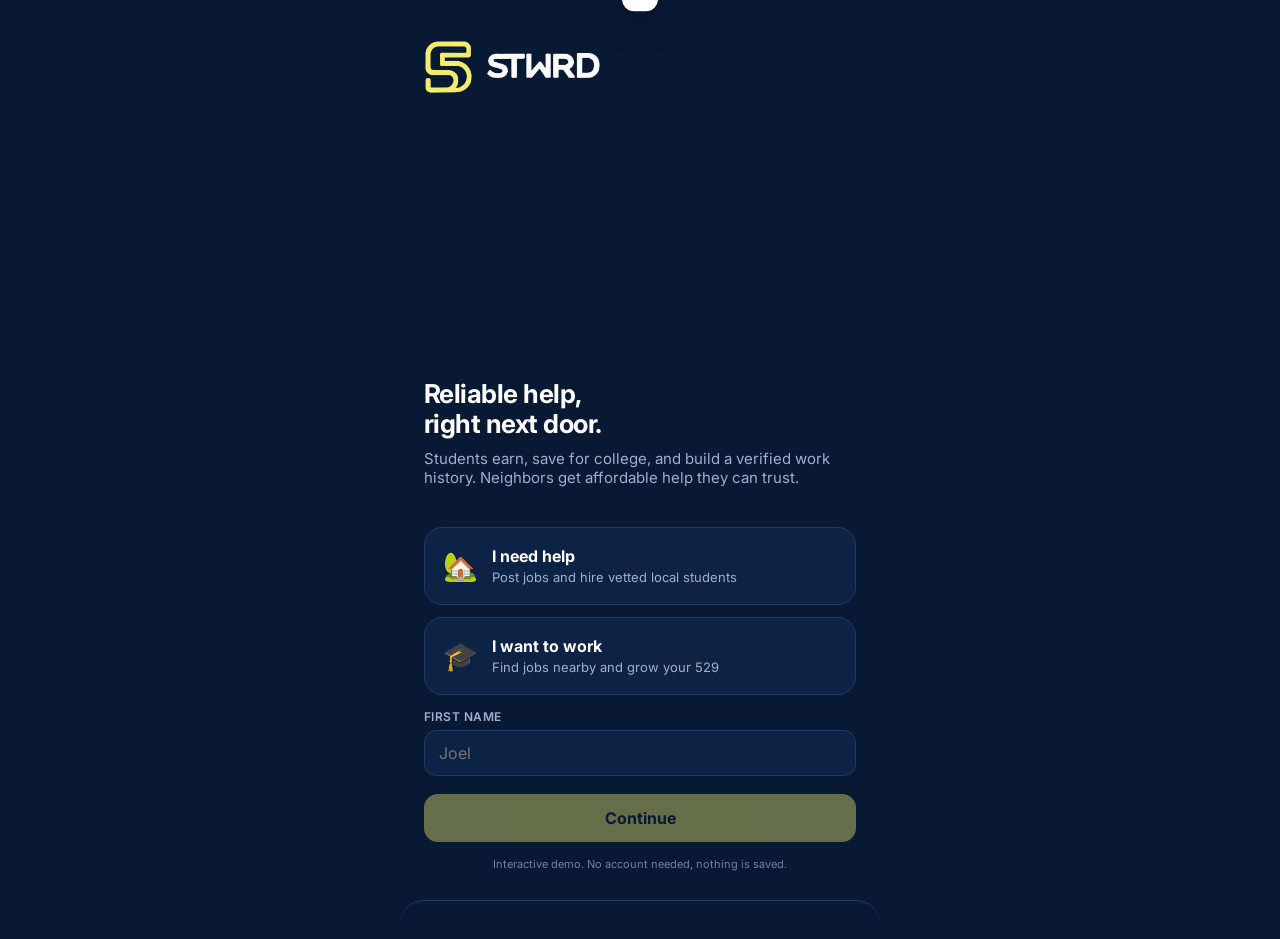
==== demo.html @ fc1e810e "STWRD site + interactive app demo with new logo Landing page with live phone demo, 529 calculator, p" ====
<!DOCTYPE html>
<html lang="en">
<head>
<meta charset="UTF-8">
<meta name="viewport" content="width=device-width, initial-scale=1, viewport-fit=cover">
<title>STWRD App Demo</title>
<meta name="theme-color" content="#071933">
<link rel="icon" href="assets/favicon.png">
<link rel="preconnect" href="https://fonts.googleapis.com">
<link href="https://fonts.googleapis.com/css2?family=Inter:wght@400;500;600;700;800&display=swap" rel="stylesheet">
<link rel="stylesheet" href="demo.css">
</head>
<body>
<div id="app"></div>
<script src="demo.js"></script>
</body>
</html>
---- demo.css ----
:root{
  --navy:#071933;--navy-2:#0d2346;--navy-3:#16305a;--line:#1f3a66;
  --yellow:#F3EC6C;--yellow-d:#d9d14f;--white:#fff;--mute:#9fb0cc;--mute-2:#6f82a3;
  --green:#5be3a0;--red:#ff7b7b;--blue:#7cb7ff;
  --r:16px;--font:'Inter',system-ui,-apple-system,Segoe UI,Roboto,sans-serif;
}
*{box-sizing:border-box;margin:0;padding:0}
html,body{height:100%}
body{font-family:var(--font);background:var(--navy);color:var(--white);-webkit-font-smoothing:antialiased;overflow:hidden}
button{font:inherit;color:inherit;background:none;border:0;cursor:pointer}
input,textarea,select{font:inherit;color:var(--white);background:var(--navy-2);border:1px solid var(--line);border-radius:12px;padding:12px 14px;width:100%;outline:none}
input:focus,textarea:focus,select:focus{border-color:var(--yellow)}
textarea{resize:none;min-height:84px}
#app{height:100%;display:flex;flex-direction:column;max-width:480px;margin:0 auto;position:relative;background:var(--navy)}
.screen{flex:1;overflow-y:auto;padding:16px 18px 100px;scrollbar-width:none}
.screen::-webkit-scrollbar{display:none}
.top{display:flex;align-items:center;justify-content:space-between;padding:14px 18px 6px}
.top img{height:26px}
.icon-btn{width:40px;height:40px;border-radius:12px;background:var(--navy-2);display:grid;place-items:center;position:relative}
.icon-btn svg{width:20px;height:20px}
.dot{position:absolute;top:8px;right:9px;width:8px;height:8px;border-radius:50%;background:var(--yellow)}
h1{font-size:26px;letter-spacing:-.02em;line-height:1.15}
h2{font-size:18px;letter-spacing:-.01em;margin:22px 0 10px;display:flex;justify-content:space-between;align-items:center}
h2 a,.link{font-size:13px;color:var(--yellow);font-weight:600;cursor:pointer}
.sub{color:var(--mute);font-size:14px;margin-top:4px}
.card{background:var(--navy-2);border:1px solid var(--line);border-radius:var(--r);padding:16px}
.card+.card{margin-top:10px}
.grid2{display:grid;grid-template-columns:1fr 1fr;gap:10px}
.grid3{display:grid;grid-template-columns:repeat(3,1fr);gap:8px}
.stat{background:var(--navy-2);border:1px solid var(--line);border-radius:14px;padding:12px}
.stat b{display:block;font-size:20px}
.stat span{font-size:12px;color:var(--mute)}
.btn{display:flex;align-items:center;justify-content:center;gap:8px;width:100%;padding:14px;border-radius:14px;font-weight:700;background:var(--yellow);color:var(--navy);transition:transform .1s}
.btn:active{transform:scale(.98)}
.btn.ghost{background:transparent;color:var(--white);border:1px solid var(--line)}
.btn.sm{width:auto;padding:9px 14px;font-size:13px;border-radius:11px}
.btn[disabled]{opacity:.4;pointer-events:none}
.chips{display:flex;gap:8px;overflow-x:auto;padding-bottom:4px;scrollbar-width:none}
.chips::-webkit-scrollbar{display:none}
.chip{white-space:nowrap;padding:8px 14px;border-radius:999px;border:1px solid var(--line);font-size:13px;color:var(--mute);background:transparent}
.chip.on{background:var(--yellow);color:var(--navy);border-color:var(--yellow);font-weight:600}
.badge{display:inline-flex;align-items:center;gap:4px;font-size:11px;font-weight:700;padding:3px 8px;border-radius:999px;background:var(--navy-3);color:var(--mute)}
.badge.y{background:rgba(243,236,108,.15);color:var(--yellow)}
.badge.g{background:rgba(91,227,160,.13);color:var(--green)}
.badge.b{background:rgba(124,183,255,.13);color:var(--blue)}
.row{display:flex;align-items:center;gap:12px}
.between{display:flex;justify-content:space-between;align-items:center;gap:10px}
.av{width:44px;height:44px;border-radius:50%;display:grid;place-items:center;font-weight:800;color:var(--navy);flex-shrink:0;font-size:15px}
.av.lg{width:72px;height:72px;font-size:24px}
.job{cursor:pointer;transition:border-color .15s}
.job:hover{border-color:var(--mute-2)}
.job .ico{width:44px;height:44px;border-radius:12px;background:var(--navy-3);display:grid;place-items:center;font-size:22px;flex-shrink:0}
.job h4{font-size:15px}
.job .meta{font-size:12px;color:var(--mute);margin-top:3px}
.pay{font-weight:800;font-size:17px;color:var(--yellow)}
.boost{border-color:rgba(243,236,108,.45);background:linear-gradient(135deg,rgba(243,236,108,.08),var(--navy-2) 60%)}
.tabs{position:absolute;bottom:0;left:0;right:0;display:flex;justify-content:space-around;padding:10px 8px 18px;background:rgba(7,25,51,.94);backdrop-filter:blur(12px);border-top:1px solid var(--line);z-index:5}
.tab{display:flex;flex-direction:column;align-items:center;gap:4px;font-size:11px;color:var(--mute-2);flex:1}
.tab svg{width:22px;height:22px}
.tab.on{color:var(--yellow)}
.tab.plus .pl{width:46px;height:46px;border-radius:15px;background:var(--yellow);color:var(--navy);display:grid;place-items:center;margin-top:-18px;box-shadow:0 8px 24px rgba(243,236,108,.25)}
.fund{background:linear-gradient(135deg,#F3EC6C,#e4d94a);color:var(--navy);border:0}
.fund .sub{color:#4b4a1e}
.bar{height:8px;border-radius:999px;background:rgba(7,25,51,.15);overflow:hidden;margin-top:10px}
.bar i{display:block;height:100%;background:var(--navy);border-radius:999px;transition:width .6s}
.bar.dark{background:var(--navy-3)}
.bar.dark i{background:var(--yellow)}
.chart{display:flex;align-items:flex-end;gap:10px;height:140px;padding-top:10px}
.chart .c{flex:1;display:flex;flex-direction:column;align-items:center;gap:6px;height:100%;justify-content:flex-end}
.chart .c i{width:100%;border-radius:8px 8px 4px 4px;background:var(--navy-3);transition:height .6s}
.chart .c.on i{background:var(--yellow)}
.chart .c span{font-size:11px;color:var(--mute)}
.chart .c em{font-size:10px;font-style:normal;color:var(--mute)}
.list-item{display:flex;align-items:center;gap:12px;padding:12px 0;border-bottom:1px solid var(--line)}
.list-item:last-child{border-bottom:0}
.list-item .t{flex:1;font-size:14px}
.list-item .t small{display:block;color:var(--mute);font-size:12px;margin-top:2px}
.toggle{width:46px;height:28px;border-radius:999px;background:var(--navy-3);position:relative;transition:.2s;flex-shrink:0}
.toggle::after{content:'';position:absolute;top:3px;left:3px;width:22px;height:22px;border-radius:50%;background:var(--mute);transition:.2s}
.toggle.on{background:var(--yellow)}
.toggle.on::after{left:21px;background:var(--navy)}
.sheet-bg{position:absolute;inset:0;background:rgba(2,10,24,.6);z-index:20;opacity:0;pointer-events:none;transition:.2s}
.sheet-bg.on{opacity:1;pointer-events:auto}
.sheet{position:absolute;left:0;right:0;bottom:0;z-index:21;background:var(--navy);border-top:1px solid var(--line);border-radius:24px 24px 0 0;max-height:92%;overflow-y:auto;padding:10px 18px 28px;transform:translateY(100%);transition:transform .28s cubic-bezier(.2,.8,.2,1);scrollbar-width:none}
.sheet.on{transform:none}
.sheet .grab{width:40px;height:5px;border-radius:9px;background:var(--line);margin:0 auto 14px}
.sheet h3{font-size:20px;margin-bottom:4px}
.field{margin-top:14px}
.field label{display:block;font-size:12px;color:var(--mute);margin-bottom:6px;font-weight:600;text-transform:uppercase;letter-spacing:.04em}
.opt-grid{display:grid;grid-template-columns:repeat(3,1fr);gap:8px}
.opt{padding:12px 6px;border-radius:12px;border:1px solid var(--line);text-align:center;font-size:12px;color:var(--mute)}
.opt b{display:block;font-size:22px;margin-bottom:4px}
.opt.on{border-color:var(--yellow);color:var(--white);background:rgba(243,236,108,.08)}
.steps{display:flex;gap:6px;margin:6px 0 14px}
.steps i{flex:1;height:4px;border-radius:9px;background:var(--line)}
.steps i.on{background:var(--yellow)}
.toast{position:absolute;left:50%;top:16px;transform:translate(-50%,-120%);background:var(--white);color:var(--navy);padding:12px 18px;border-radius:14px;font-weight:600;font-size:14px;z-index:40;transition:transform .3s;box-shadow:0 10px 30px rgba(0,0,0,.35);max-width:88%;text-align:center}
.toast.on{transform:translate(-50%,0)}
.success{text-align:center;padding:24px 0 8px}
.success .ring{width:84px;height:84px;border-radius:50%;background:var(--yellow);color:var(--navy);display:grid;place-items:center;margin:0 auto 16px;font-size:40px;animation:pop .4s}
@keyframes pop{0%{transform:scale(.4)}70%{transform:scale(1.1)}100%{transform:scale(1)}}
.fab{position:absolute;right:16px;bottom:96px;width:54px;height:54px;border-radius:18px;background:var(--white);color:var(--navy);display:grid;place-items:center;z-index:6;box-shadow:0 10px 30px rgba(0,0,0,.35)}
.fab svg{width:26px;height:26px}
.chat{display:flex;flex-direction:column;gap:10px;min-height:260px;max-height:46vh;overflow-y:auto;padding:4px 0 10px}
.msg{max-width:84%;padding:10px 14px;border-radius:16px;font-size:14px;line-height:1.45;animation:fade .25s}
.msg.ai{background:var(--navy-2);border:1px solid var(--line);border-bottom-left-radius:4px}
.msg.me{background:var(--yellow);color:var(--navy);align-self:flex-end;border-bottom-right-radius:4px}
.typing{display:flex;gap:4px}
.typing i{width:6px;height:6px;border-radius:50%;background:var(--mute);animation:blink 1s infinite}
.typing i:nth-child(2){animation-delay:.15s}.typing i:nth-child(3){animation-delay:.3s}
@keyframes blink{50%{opacity:.25}}
@keyframes fade{from{opacity:0;transform:translateY(6px)}}
.onb{flex:1;display:flex;flex-direction:column;padding:40px 24px 28px;overflow-y:auto}
.onb .logo{height:54px;align-self:flex-start;margin-bottom:auto}
.role{display:flex;gap:14px;align-items:center;text-align:left;width:100%;padding:18px;border-radius:18px;border:1.5px solid var(--line);background:var(--navy-2);margin-top:12px}
.role.on{border-color:var(--yellow)}
.role .e{font-size:28px}
.role b{display:block;font-size:16px}
.role span{font-size:13px;color:var(--mute)}
.stars{display:flex;gap:6px;justify-content:center;font-size:36px;margin:16px 0}
.stars button{color:var(--navy-3);transition:transform .1s}
.stars button.on{color:var(--yellow)}
.stars button:active{transform:scale(1.2)}
.cal{display:grid;grid-template-columns:repeat(7,1fr);gap:6px;text-align:center}
.cal span{font-size:11px;color:var(--mute-2)}
.cal button{aspect-ratio:1;border-radius:10px;font-size:13px;background:var(--navy-2)}
.cal button.on{background:var(--yellow);color:var(--navy);font-weight:700}
.cal button.has{box-shadow:inset 0 -3px 0 var(--yellow)}
.cal button.off{opacity:.3;pointer-events:none}
.seg{display:flex;background:var(--navy-2);border-radius:12px;padding:4px;border:1px solid var(--line)}
.seg button{flex:1;padding:9px;border-radius:9px;font-size:13px;color:var(--mute);font-weight:600}
.seg button.on{background:var(--navy-3);color:var(--white)}
.badge-tile{text-align:center;padding:14px 6px}
.badge-tile .e{font-size:28px}
.badge-tile b{display:block;font-size:12px;margin-top:6px}
.badge-tile small{font-size:10px;color:var(--mute)}
.badge-tile.lock{opacity:.35}
.empty{text-align:center;color:var(--mute);padding:30px 10px;font-size:14px}
.note{font-size:11px;color:var(--mute-2);line-height:1.5;margin-top:14px}
.range{-webkit-appearance:none;appearance:none;height:6px;border-radius:9px;background:var(--navy-3);padding:0;border:0}
.range::-webkit-slider-thumb{-webkit-appearance:none;width:24px;height:24px;border-radius:50%;background:var(--yellow);cursor:pointer}
.range::-moz-range-thumb{width:24px;height:24px;border-radius:50%;background:var(--yellow);border:0}
.hero-greet{display:flex;justify-content:space-between;align-items:flex-start;margin:4px 0 16px}
.pill-live{display:inline-flex;align-items:center;gap:6px;font-size:12px;font-weight:600;color:var(--green)}
.pill-live::before{content:'';width:8px;height:8px;border-radius:50%;background:var(--green);box-shadow:0 0 0 4px rgba(91,227,160,.2)}
.pill-live.off{color:var(--mute)}
.pill-live.off::before{background:var(--mute);box-shadow:none}
.btn svg{width:18px;height:18px;flex-shrink:0}
body.embed .top{padding-top:44px}
body.embed .toast{top:52px}
body.embed .onb{padding-top:60px}
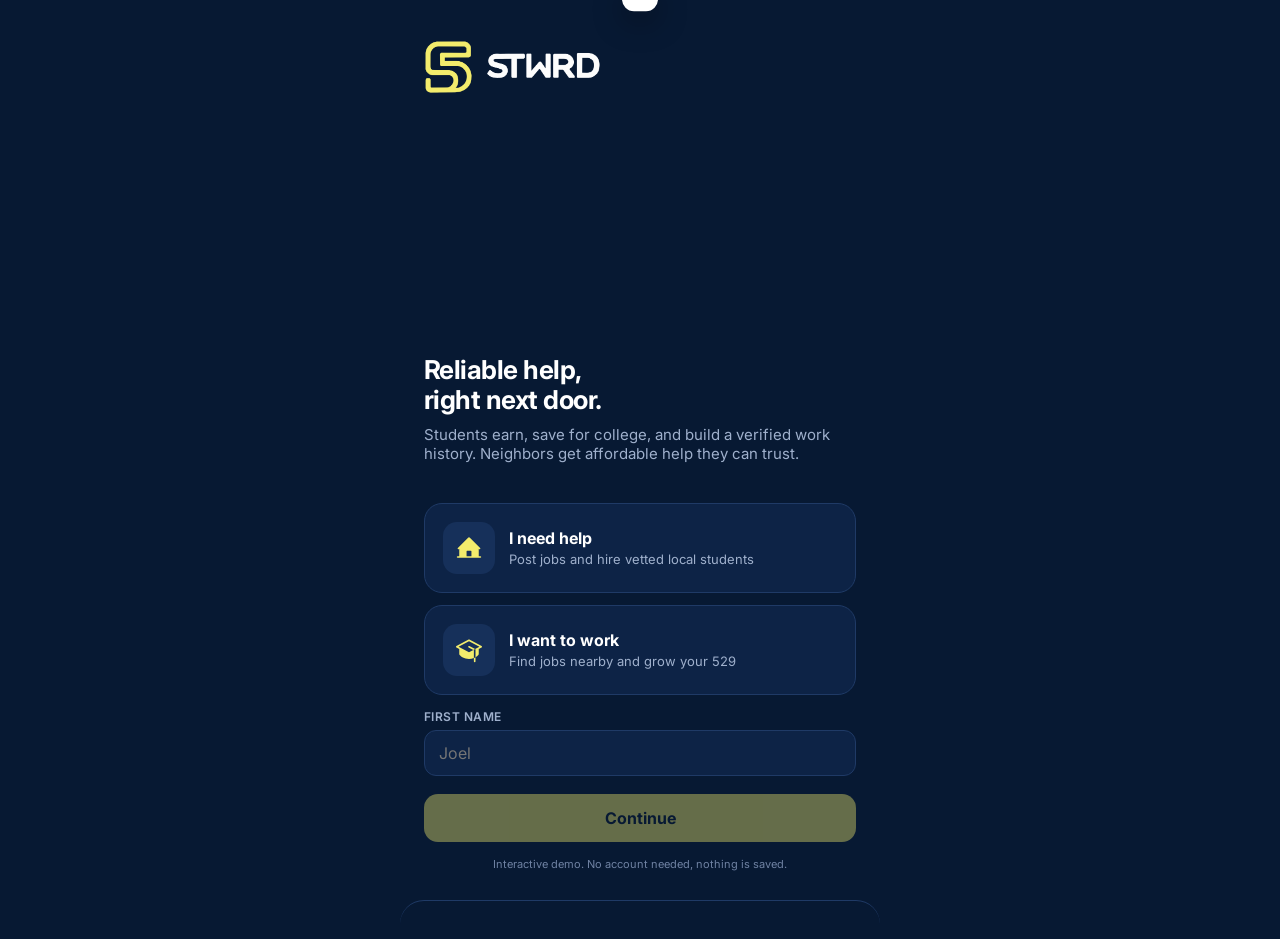
==== commit 20cbab67: "Replace all emoji with solid Phosphor icons Co-Authored-By: Claude Opus 5.5 <noreply@anthropic.com> " ====
--- a/demo.html
+++ b/demo.html
@@ -12,6 +12,7 @@
 </head>
 <body>
 <div id="app"></div>
+<script src="icons.js"></script>
 <script src="demo.js"></script>
 </body>
 </html>
--- a/demo.css
+++ b/demo.css
@@ -149,3 +149,30 @@
 body.embed .top{padding-top:44px}
 body.embed .toast{top:52px}
 body.embed .onb{padding-top:60px}
+/* solid icons */
+.si{width:1em;height:1em;flex-shrink:0;display:inline-block;vertical-align:-.14em}
+.si.y{color:var(--yellow)}
+.si.ok{color:var(--blue)}
+.si.dim{color:var(--navy-3)}
+.btn .si,.btn svg{width:18px;height:18px}
+.badge .si{width:12px;height:12px}
+.tab .si{width:24px;height:24px}
+.tab.plus .pl .si{width:24px;height:24px}
+.icon-btn .si{width:20px;height:20px}
+.fab .si{width:26px;height:26px}
+.job .ico{color:var(--yellow);font-size:22px}
+.li-ico{width:38px;height:38px;border-radius:11px;background:var(--navy-3);display:grid;place-items:center;font-size:19px;color:var(--mute);flex-shrink:0}
+.li-ico.y{color:var(--yellow)}
+.li-ico.lg{width:52px;height:52px;font-size:26px}
+.role .e{width:52px;height:52px;border-radius:14px;background:var(--navy-3);display:grid;place-items:center;color:var(--yellow);font-size:26px;flex-shrink:0}
+.opt b{color:var(--yellow)}
+.opt b .si{width:24px;height:24px}
+.badge-tile .e{width:46px;height:46px;border-radius:14px;margin:0 auto;background:rgba(243,236,108,.12);color:var(--yellow);display:grid;place-items:center;font-size:24px}
+.badge-tile.lock .e{background:var(--navy-3);color:var(--mute)}
+.success .ring .si{width:42px;height:42px}
+.stars .si{width:38px;height:38px}
+.stars-row{display:inline-flex;gap:2px;color:var(--yellow);font-size:14px}
+.list-item .sub .si{color:var(--mute-2)}
+.fund .si{vertical-align:-.18em}
+.stat b .si{width:16px;height:16px;vertical-align:-.1em}
+.chip .si{vertical-align:-.15em}
